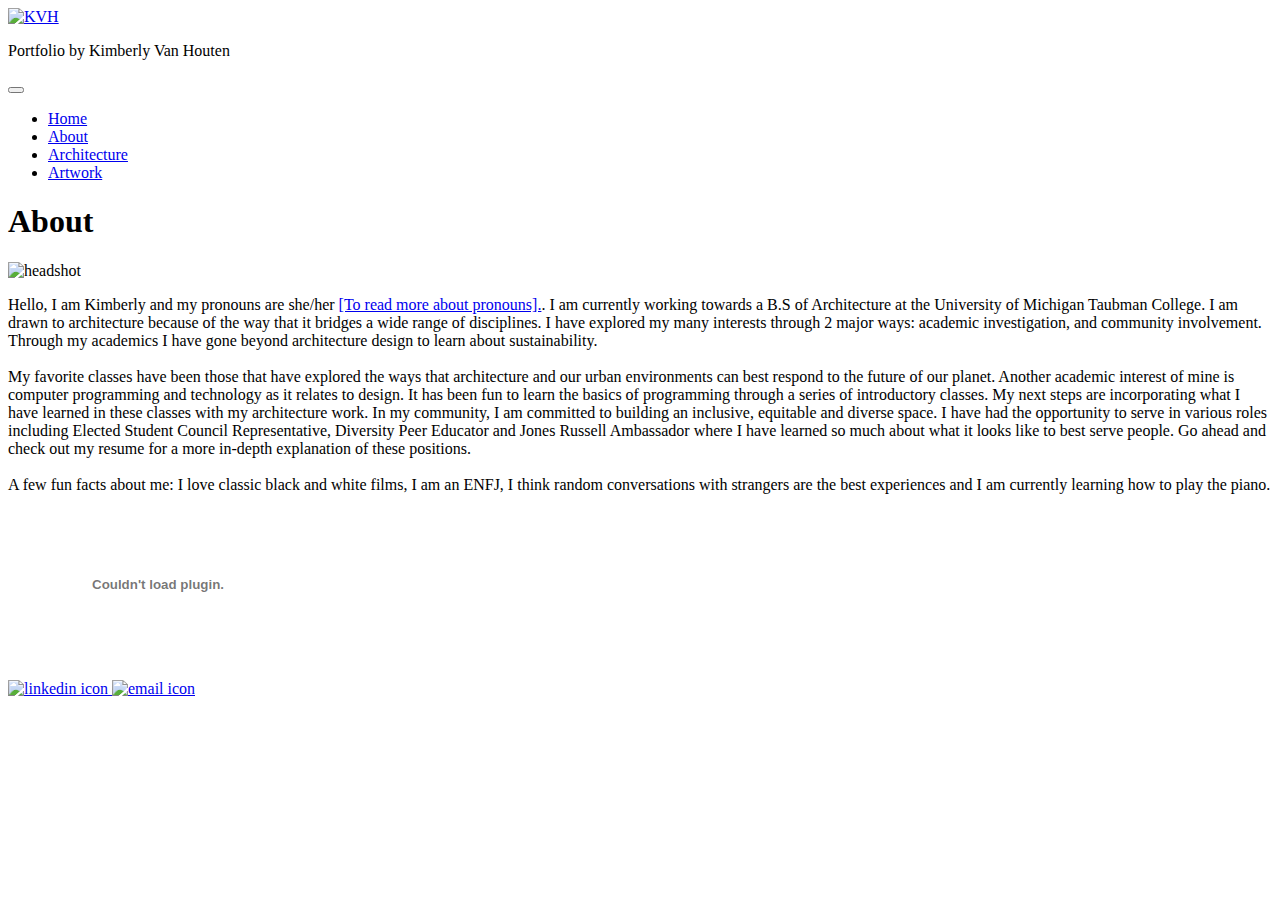
==== about.html @ df695e16 "Add files via upload" ====
﻿<!DOCTYPE html>

<html lang="en" xmlns="http://www.w3.org/1999/xhtml">
<head>
    <meta charset="utf-8" />
    <meta name="viewport" content="width=device-width, initial-scale=1">
    <link rel="shortcut icon" type="image/png" href="images/KVH_favicon.png" />
    <!-- Bootstrap CSS -->
    <link href="https://cdn.jsdelivr.net/npm/bootstrap@5.1.3/dist/css/bootstrap.min.css"
          rel="stylesheet" integrity="sha384-1BmE4kWBq78iYhFldvKuhfTAU6auU8tT94WrHftjDbrCEXSU1oBoqyl2QvZ6jIW3"
          crossorigin="anonymous">
    <link rel="stylesheet" href="css/html5reset.css">

    <link rel="stylesheet" href="css/style.css">

    <title> About | KIMBERLY VAN HOUTEN </title>
</head>
<body>
    <!-- header is repeated content -->
    <!--/.Navbar-->
    <header>
        <nav class="navbar navbar-expand-md navbar-light fixed-top">
            <!-- Logo that links to homepage -->
            <div class=mainLogo>
                <a href=index.html>
                    <img src="images/KVH_logo.png" alt="KVH" id="logo_initial">
                </a>
                <!-- text -->
                <p>Portfolio by Kimberly Van Houten </p>
            </div>
            <!--collapsable menu button -->
            <button class="navbar-toggler" type="button" data-bs-toggle="collapse"
                    data-bs-target="#navbarCollapse" aria-controls="navbarCollapse"
                    aria-expanded="false" aria-label="Toggle navigation">
                <span class="navbar-toggler-icon"></span>
            </button>
            <!--collapsable menu content-->
            <div class="collapse navbar-collapse" id="navbarCollapse">
                <ul class="navbar-nav ms-auto mb-2 mb-md-0">
                    <li class="nav-item">
                        <a class="nav-link" href="index.html">Home</a>
                    </li>
                    <li class="nav-item">
                        <a class="nav-link active" href="about.html"> About </a>
                    </li>
                    <li class="nav-item">
                        <a class="nav-link" href="architecture.html"> Architecture </a>
                    </li>
                    <li class="nav-item">
                        <a class="nav-link" href="artwork.html"> Artwork </a>
                    </li>
                </ul>
            </div>
        </nav>
        <h1>About</h1>
    </header>
    <main>
        <div>
            <img src="images/headshot.jpg" alt="headshot" id="headshot">

            <p class="body_text">
                Hello, I am Kimberly and my pronouns are she/her
                <a target="blank" href="https://lgbtlifecenter.org/pronouns/">[To read more about pronouns].</a>.
                I am currently working towards a B.S of Architecture at the University of Michigan Taubman College.
                I am drawn to architecture because of the way that it bridges a wide range of disciplines.
                I have explored my many interests through 2 major ways: academic investigation, and community involvement.
                Through my academics I have gone beyond architecture design to learn about sustainability.
                <br /> <br />
                My favorite classes have been those that have explored the ways that architecture and
                our urban environments can best respond to the future of our planet.
                Another academic interest of mine is computer programming and technology as it relates to design.
                It has been fun to learn the basics of programming through a series of introductory classes.  My next steps
                are incorporating what I have learned in these classes with my architecture work.  In my community, I am
                committed to building an inclusive, equitable and diverse space.
                I have had the opportunity to serve in various roles including
                Elected Student Council Representative, Diversity Peer Educator and Jones Russell Ambassador where I have
                learned so much about what it looks like to best serve people.
                Go ahead and check out my resume for a more in-depth explanation of these positions.
                <br /><br />
                A few fun facts about me: I love classic black and white films, I am an ENFJ, I think random conversations with strangers
                are the best experiences and I am currently learning how to play the piano.

            </p>

            <p>

                <embed id="resumepdf" src="files/Resume Fall 2021.pdf" alt="resume" />
            </p>
        </div>
    </main>
    <!-- footer is repeated content -->
    <footer>
        <!-- social media icon links -->
        <a target="blank" href="https://www.linkedin.com/in/kimberly-van-houten/">
            <img src="images/linkedin_icon.png" alt="linkedin icon">
        </a>

        <a target="blank" id="email" href="mailto:vhoutenk@umich.edu">
            <img src="images/email_icon.png" alt="email icon">
        </a>
    </footer>

    <!-- script for the dropdown menu-->
    <script src="https://cdn.jsdelivr.net/npm/bootstrap@5.1.3/dist/js/bootstrap.bundle.min.js"
            integrity="sha384-ka7Sk0Gln4gmtz2MlQnikT1wXgYsOg+OMhuP+IlRH9sENBO0LRn5q+8nbTov4+1p"
            crossorigin="anonymous">

    </script>


</body>
</html>
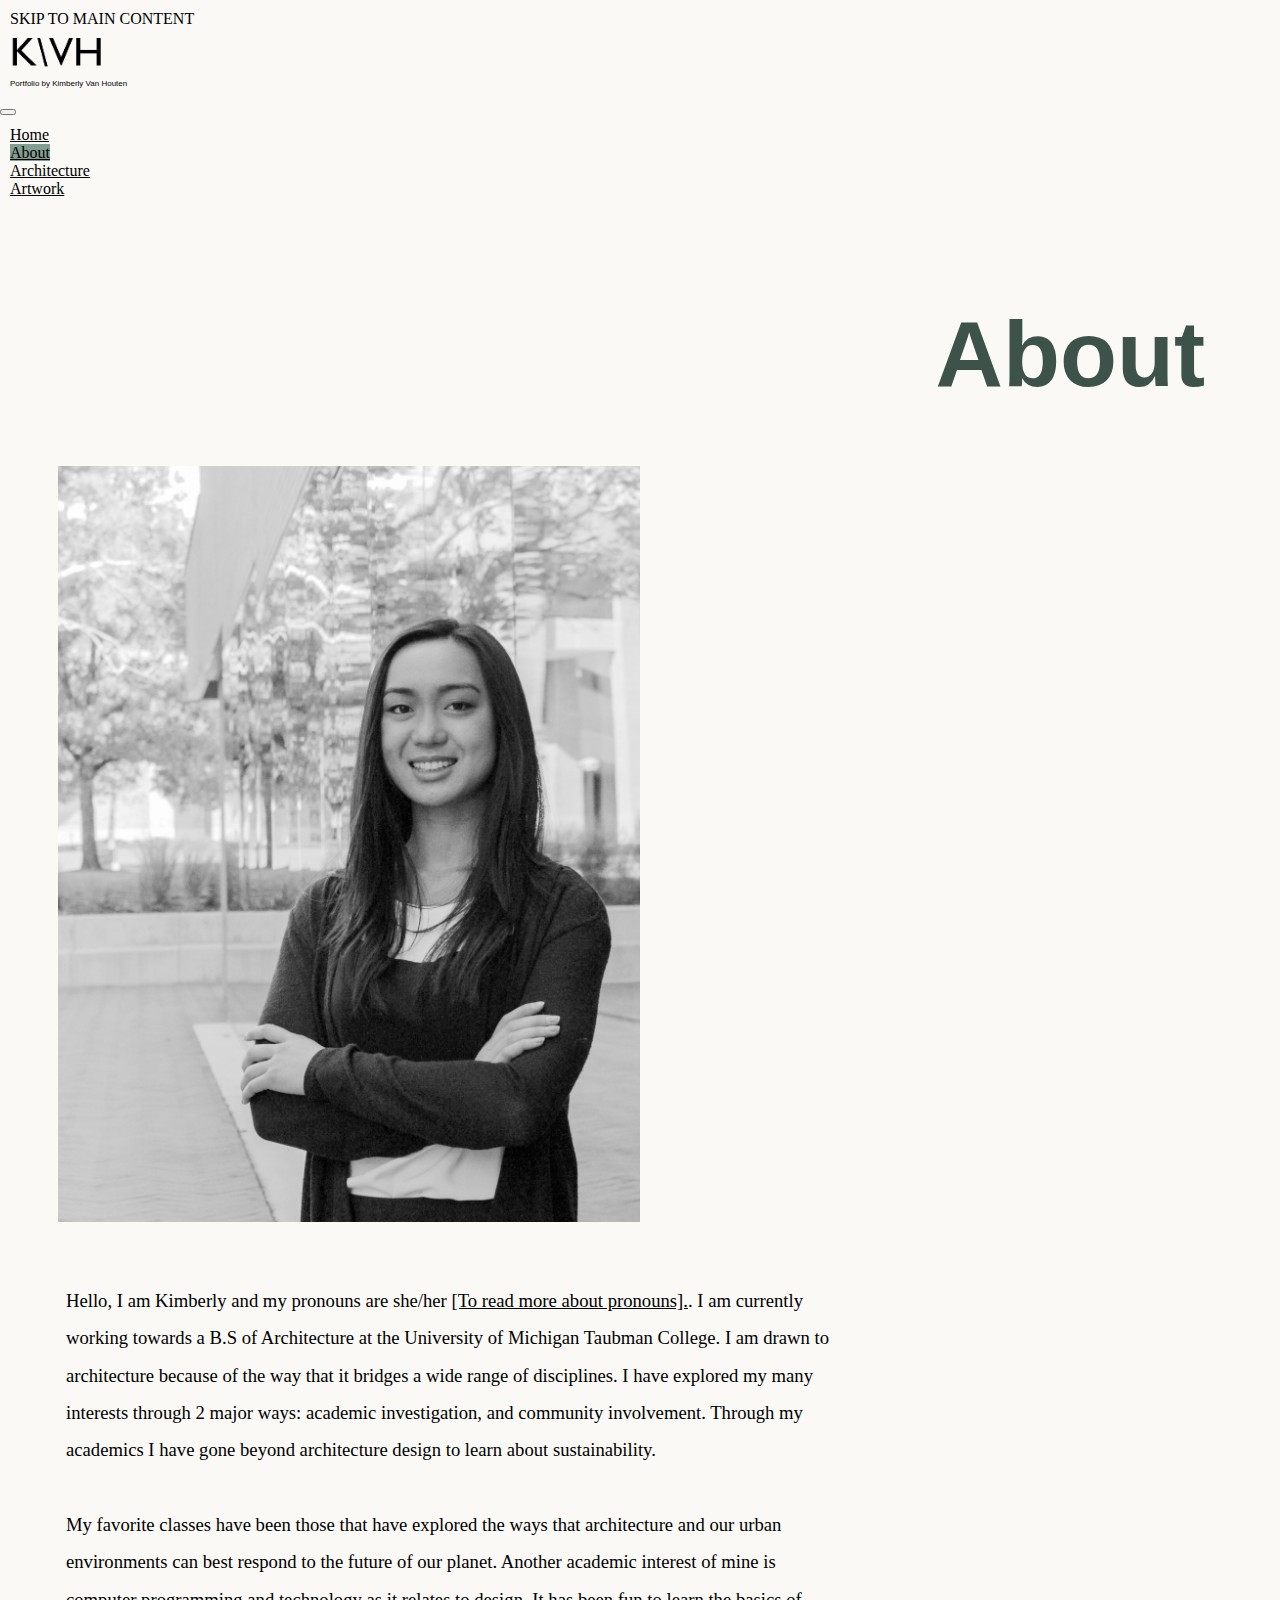
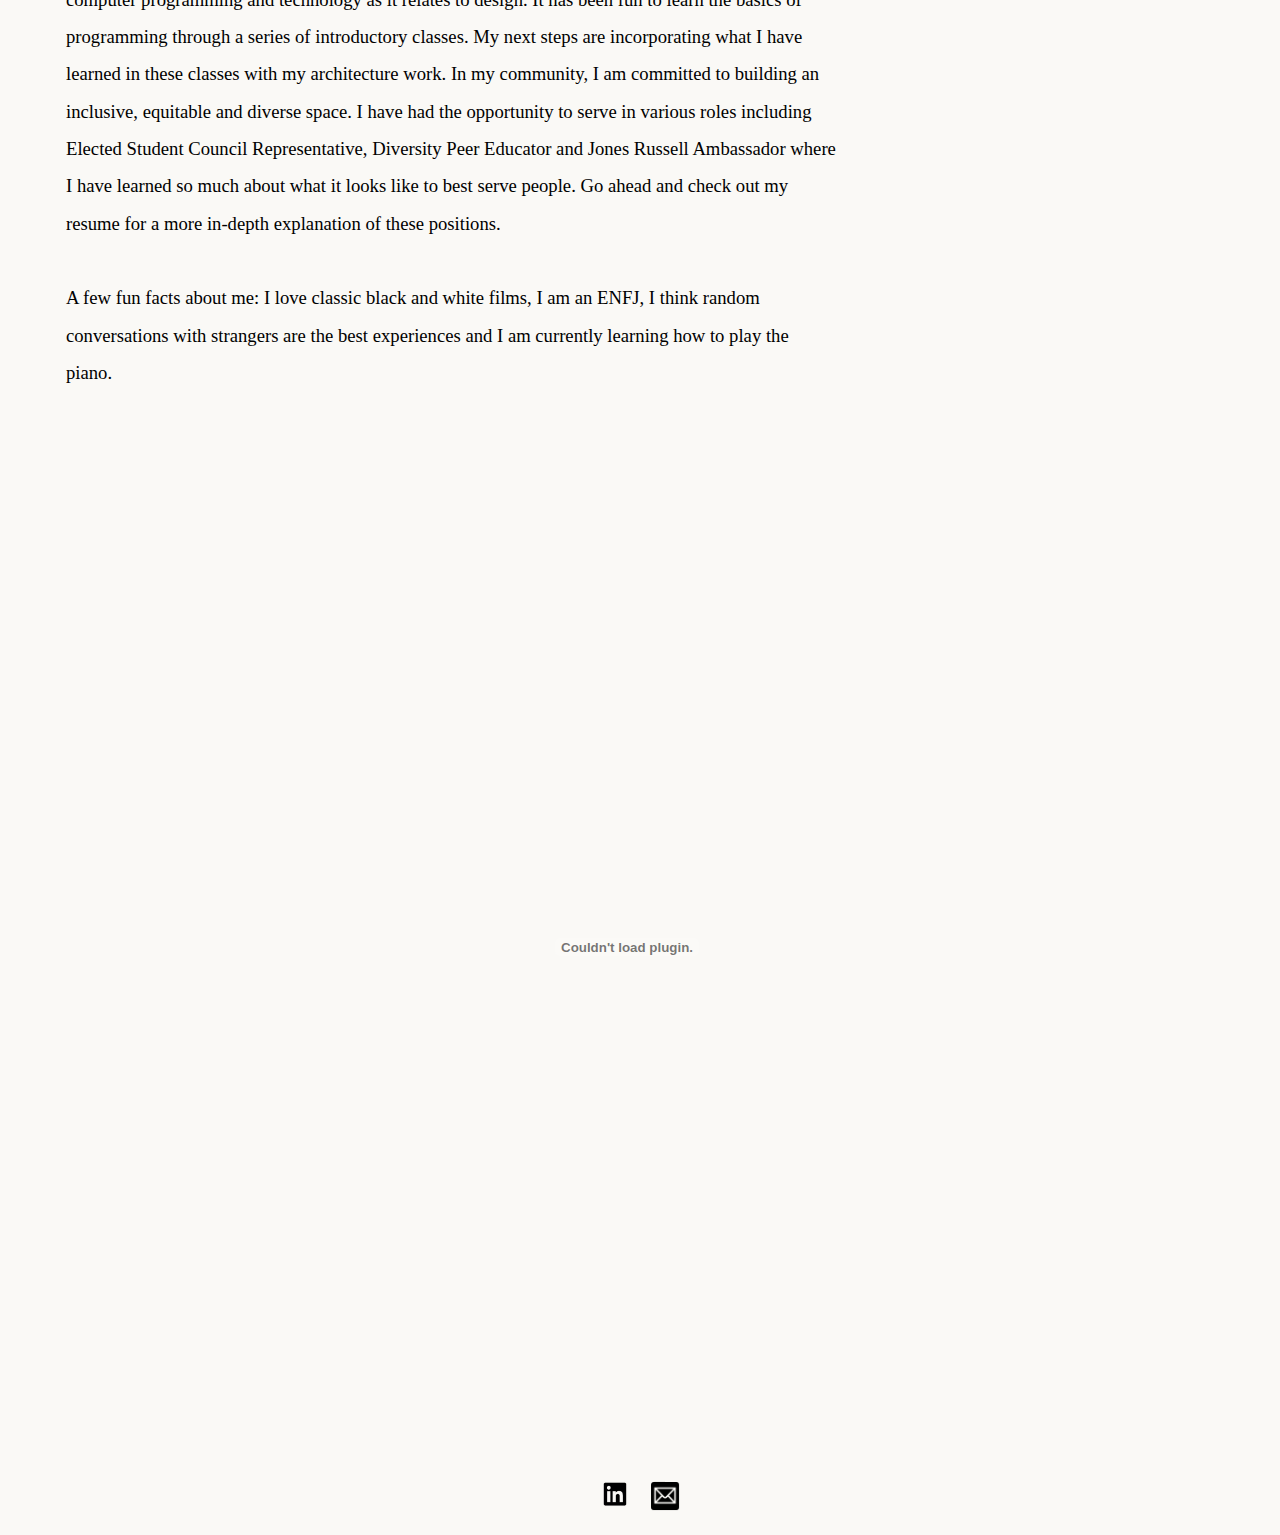
==== commit 6304a212: "Add files via upload" ====
--- a/about.html
+++ b/about.html
@@ -16,6 +16,7 @@
     <title> About | KIMBERLY VAN HOUTEN </title>
 </head>
 <body>
+    <div class="skip"><a href="#main">Skip to Main Content</a></div>
     <!-- header is repeated content -->
     <!--/.Navbar-->
     <header>
@@ -52,8 +53,10 @@
                 </ul>
             </div>
         </nav>
-        <h1>About</h1>
+
+        <h1 id="about-header">About</h1>
     </header>
+
     <main>
         <div>
             <img src="images/headshot.jpg" alt="headshot" id="headshot">
--- a/css/style.css
+++ b/css/style.css
@@ -0,0 +1,435 @@
+﻿body {
+    font-family: Garamond;
+    font-size: 12pt;
+    background-color: #FAF9F6; 
+}
+body div{
+    padding: 10px;
+}
+
+
+h1 {
+    margin-top: 2em; /*edit for tablet*/
+    font-family: Gill Sans, sans-serif;
+    font-size: 12vw;
+    color: #3d5349;
+    font-weight: 400;
+    text-align: center;
+}
+
+h2{
+    font-family:'Gill Sans', sans-serif;
+    font-size: 20pt;
+    text-align: center;
+}
+
+h3{
+    font-family: 'Gill Sans', sans-serif;
+    font-size: 15pt;
+    padding-bottom: 10pt;
+}
+
+
+/*links*/
+a{
+    color: black;
+}
+
+a:visited{
+    color:black;
+}
+
+a:hover{
+    text-decoration:none;
+    text-transform: uppercase;
+}
+
+
+/*heading*/
+
+.skip a {
+    /*skip to main content styling*/
+    background: #FAF9F6;
+    left: 0;
+    padding: 10px;
+    position: absolute;
+    top: 0px;
+}
+
+.skip a:focus {
+   position: absolute;
+   top: 90px;
+}
+
+
+header.home-page {
+    /*F2F2EA*/
+    /*so that the header goes behind the image in the scrolling effect*/
+    z-index: 0;
+    background: url(../images/home_background_phone.jpg);
+    background-repeat: no-repeat;
+    background-attachment: fixed; /* Parallax effect */
+    background-position: center; /* Parallax effect */
+    background-color: #FAF9F6;
+
+    background-size: cover; /* Parallax effect */
+    height: 98vh; /* Parallax effect */
+}
+
+
+header p {
+    font-family: 'Gill Sans', sans-serif ;
+    font-size: .5em;
+}
+
+img#logo_initial{
+   width: 6em;
+}
+
+nav{
+    text-align: left;
+ }
+
+
+
+ /*dropdown menu most from bootstrap*/
+
+a.nav-link.active {
+    background: #829e92;
+    text-decoration: underline;
+}
+
+.navbar {
+    /*color: #3d5349; #829e92 #FAF9F6*/
+    background-color: #FAF9F6;
+}
+
+
+/*text sections*/
+.body_text {
+    padding: 3em; /*edit for tablet set as 4em*/
+    line-height: 2em;
+    font-size: 14pt;
+}
+
+/*just for the home page*/
+#intro_bio {
+    background: rgba(61,83,73,.5);
+}
+
+#project_list {
+    font-size: 14pt;
+    line-height: 2em;
+    padding: 4em 4em 8em 4em;
+    background: #FAF9F6;
+
+}
+
+/*photo and title for just the home page*/
+    #home_header {
+    margin-top: 0em;
+    width: 95%;
+    line-height: 1;
+    padding: 200px 0;
+    text-align: center;
+    font-size: 15vw;
+}
+
+
+/*for the about page*/
+#resumepdf{
+   width:100%;
+   height: 700px;
+}
+ 
+/*Animate the about-header id with keyframes.*/
+
+@keyframes about-header {
+    from {
+       margin-top: -1em;
+        
+    }
+
+    to {
+        margin-top: 1em;
+        
+    }
+}
+#about-header {
+    animation-name: about-header;
+    animation-duration: 3s;
+    animation-iteration-count: 1;
+}
+
+/*Animate the headshot id with keyframes.*/
+
+@keyframes headshot {
+    from {
+        padding-right: 100%;
+    }
+
+    to {
+        padding-left: 3em;
+    }
+}
+
+#headshot {
+    animation-name: headshot;
+    animation-duration: 4s;
+    animation-iteration-count: 1;
+}
+
+
+/*for the artwork page*/
+form{
+    text-align: center;
+    padding-top: 10px;
+    padding-bottom: 200px;
+}
+
+input[type=text] {
+    font-family: 'Garamond';
+    width: 90%;
+    padding: 12px 20px;
+    margin: 8px 0;
+    box-sizing: border-box;
+    border: none;
+    background-color: #3d5349;
+    color: #FAF9F6;
+  }
+
+.artwork-container{
+    display: flex;
+    flex-wrap: wrap;
+    justify-content: space-around;
+}
+
+.artwork-container img{
+    width: 40%;
+    height: 40%;
+    margin: 10px;
+}
+
+/*for the work page*/
+
+.projectContainter {
+    display: flex;
+    flex-wrap: wrap;
+    justify-content: center;
+}
+
+.projectContainter img {
+    width: 30%;
+    height: 30%;
+    margin: 10px;
+}
+
+.container {
+    display: grid;
+    grid-template-columns: 1fr 1fr;
+    grid-template-rows:  1fr repeat(5,5fr);
+    align-items: center;
+    row-gap: 10px;
+   /* place-items: center; short hand to center vertically and horizontally*/
+}
+
+    .container p {
+        font-family: 'Gill Sans';
+        grid-column: 2 / 3;
+        background-color: rgba(16, 32, 25, 0.7);
+        color: #FAF9F6;
+        justify-self: stretch;
+        align-self: stretch;
+        padding: 2em;
+        font-size: 15pt;
+    }
+
+
+    .container div {
+        background-color: rgba(16, 32, 25, 0.7);
+        justify-self: stretch;
+        align-self: center;
+        grid-column: 1/-1;
+        overflow: hidden;
+    }
+
+div.filterDiv.arch.ug1p1{
+    grid-row: 2 / span 1;
+}
+
+p.ug1p1{
+    grid-row: 2 / span 1;
+    
+
+}
+ 
+div.filterDiv.art{
+    grid-row: 3 / span 1;
+}
+
+p.art{
+    grid-row: 3 / span 1;
+    
+}
+
+div.filterDiv.arch.ug1p2{
+    grid-row: 4 / span 1;
+}
+
+p.ug1p2{
+    grid-row: 4 / span 1;
+    
+}
+
+div.filterDiv.arch.c211{
+    grid-row: 5 / span 1;
+}
+
+p.c211{
+    grid-row: 5 / span 1;
+    
+}
+
+div.filterDiv.arch.c218{
+    grid-row: 6 / span 1;
+}
+
+p.c218{
+    grid-row: 6 / span 1;
+    
+}
+
+
+/*work content pages */
+
+
+
+        /*footer*/
+ footer {
+     display: flex;
+    justify-content: center;
+    padding: 10px;
+   left: 0px;
+   right: 0px;
+   bottom: 0px;
+    /*background-color: #9cb8ab;*/
+    background-color: #FAF9F6;
+   /* box-shadow: 0px 0px 16px 0px rgba(0,0,0,2); */
+}
+
+footer img{
+    width:30px;
+    height: auto;
+    margin: 10px;
+}
+
+p.projectInfo{
+    padding: 2em;
+    text-align: center;
+
+}
+
+
+
+/* tablet view */
+@media screen and (min-width: 750px){
+
+    .body_text{
+        width: 70%;
+        text-align: left;
+    }
+
+    /* home page */
+    /* sets 2 columns for main page */
+    .container-main {
+        display: grid;
+        grid-template-columns: 1fr 1fr;
+    }
+
+    /* fixes the overarching ruleset */
+    #intro_bio {
+        width: auto;
+    }
+
+
+
+    /*cover parallax image*/
+    header.home-page {
+        /*F2F2EA*/
+        /*so that the header goes behind the image in the scrolling effect*/
+        z-index: 0;
+        background: url(../images/home_background.jpg);
+        background-repeat: no-repeat;
+        background-attachment: fixed; /* Parallax effect */
+        background-position: center; /* Parallax effect */
+        background-color: #FAF9F6;
+
+        background-size: cover; /* Parallax effect */
+        height: 98vh; /* Parallax effect */
+    }
+
+
+
+    /* about page */
+    img#headshot{
+
+        width: 50%;
+        height: auto;
+        padding-left: 3em;
+        padding-top: 3em;
+    }
+
+    #resumepdf {
+        margin-right: 50px;
+        margin-left: 50px;
+        height: 1000px;
+        width: 90%;
+    }
+
+
+    /*for the work page */
+      .container{
+          grid-template-rows: 1fr repeat(5,4fr);
+      }
+        .container p {
+            padding: 2em;
+            font-size: 20pt;
+        }
+
+
+        .container div {
+            background-color: rgba(16, 32, 25, 0.7);
+            justify-self: stretch;
+            align-self: center;
+            grid-column: 1/ 2;
+            overflow: hidden;
+        }
+
+    /*for linked work pages*/
+    p.projectInfo{
+       
+        text-align:right;
+        padding-left: 300px;
+        padding-right: 75px;
+    }
+
+    h1 {
+        margin-top: 1em;
+        font-family: Gill Sans, sans-serif;
+        font-size: 70pt;
+        font-weight: 700;
+        text-align: right;
+        padding-right: 75px;
+    }
+
+    h2 {
+        text-align: right;
+        padding-right: 75px;
+    }
+
+
+    /*for artwork page*/
+    /*include flip card*/
+    /*use flex here*/
+} 
+   
